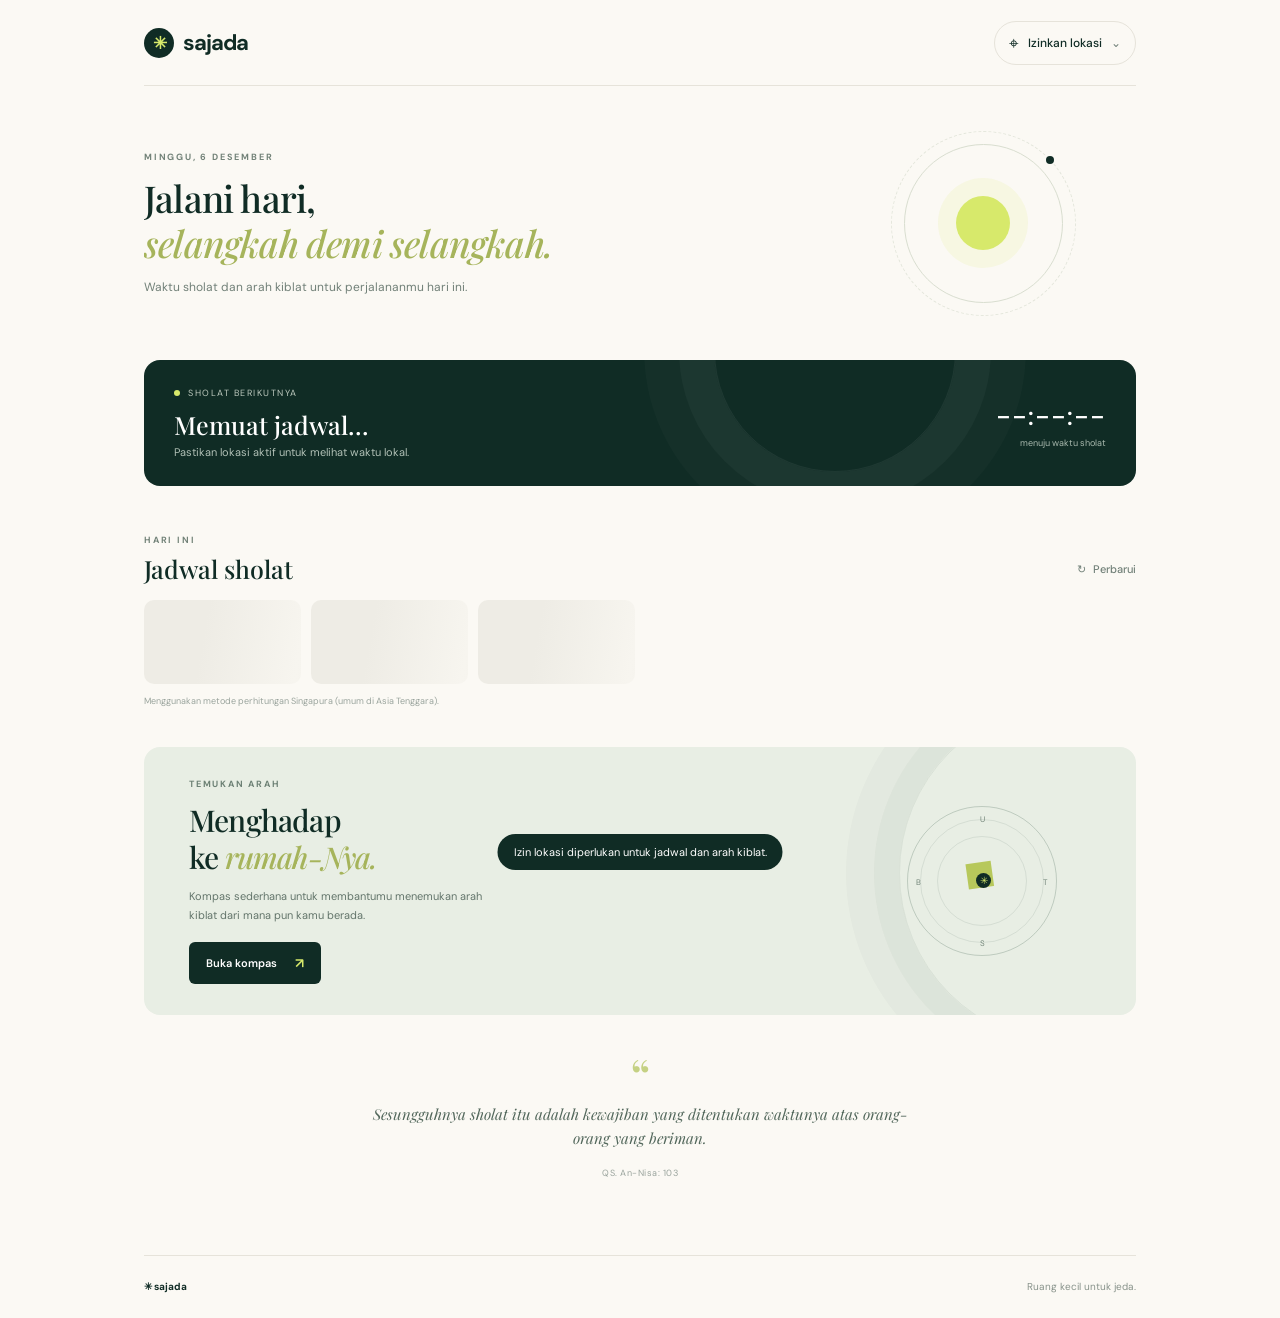
==== index.html @ 8ed784c7 "first commit" ====
<!doctype html>
<html lang="id">
<head>
  <meta charset="utf-8" />
  <meta name="viewport" content="width=device-width, initial-scale=1, viewport-fit=cover" />
  <meta name="theme-color" content="#102c25" />
  <meta name="description" content="Jadwal sholat lokal dan penunjuk arah kiblat dalam satu aplikasi." />
  <link rel="manifest" href="/manifest.webmanifest" />
  <link rel="icon" href="/icon.svg" type="image/svg+xml" />
  <link rel="stylesheet" href="/styles.css" />
  <title>Sajada — Temukan waktumu</title>
</head>
<body>
  <div class="app-shell">
    <header class="topbar">
      <a class="brand" href="#home" aria-label="Sajada, beranda"><span class="brand-mark">✳</span><span>sajada</span></a>
      <button class="location-chip" id="locationButton" type="button"><span class="pin">⌖</span><span id="locationLabel">Mencari lokasi…</span><span class="chevron">⌄</span></button>
    </header>

    <main id="home">
      <section class="hero">
        <div class="hero-copy"><p class="eyebrow" id="todayLabel">WAKTU SETEMPAT</p><h1>Jalani hari,<br /><em>selangkah demi selangkah.</em></h1><p class="hero-note">Waktu sholat dan arah kiblat untuk perjalananmu hari ini.</p></div>
        <div class="sun-orbit" aria-hidden="true"><span class="sun-core"></span><span class="orbit orbit-one"></span><span class="orbit orbit-two"></span><span class="orbit-dot"></span></div>
      </section>

      <section class="next-card" aria-live="polite">
        <div class="next-copy"><div class="next-kicker"><span class="live-dot"></span> SHOLAT BERIKUTNYA</div><h2 id="nextPrayer">Memuat jadwal…</h2><p id="nextMeta">Pastikan lokasi aktif untuk melihat waktu lokal.</p></div>
        <div class="countdown"><span id="countdown">--:--:--</span><small>menuju waktu sholat</small></div>
      </section>

      <section class="section schedule-section">
        <div class="section-heading"><div><p class="eyebrow">HARI INI</p><h2>Jadwal sholat</h2></div><button class="text-button" id="refreshButton" type="button">↻ <span>Perbarui</span></button></div>
        <div class="prayer-list" id="prayerList"><div class="skeleton"></div><div class="skeleton"></div><div class="skeleton"></div></div>
        <p class="source-note" id="sourceNote">Menggunakan metode perhitungan Singapura (umum di Asia Tenggara).</p>
      </section>

      <section class="qibla-card" id="qibla">
        <div class="qibla-copy"><p class="eyebrow">TEMUKAN ARAH</p><h2>Menghadap<br />ke <em>rumah-Nya.</em></h2><p>Kompas sederhana untuk membantumu menemukan arah kiblat dari mana pun kamu berada.</p><button id="openCompass" class="primary-button" type="button">Buka kompas <span>↗</span></button></div>
        <div class="mini-compass" aria-hidden="true"><div class="mini-ring"><span class="mini-n">U</span><span class="mini-e">T</span><span class="mini-s">S</span><span class="mini-w">B</span><span class="mini-needle">◆</span><span class="mini-center">✳</span></div></div>
      </section>

      <section class="quote-strip"><span class="quote-mark">“</span><p>Sesungguhnya sholat itu adalah kewajiban yang ditentukan waktunya atas orang-orang yang beriman.</p><small>QS. An-Nisa: 103</small></section>
    </main>
    <footer><span>✳ sajada</span><span>Ruang kecil untuk jeda.</span></footer>
  </div>

  <nav class="bottom-nav" aria-label="Navigasi utama"><a class="nav-item active" href="#home"><span>⌂</span>Beranda</a><a class="nav-item" href="#qibla" id="navQibla"><span>⊙</span>Kiblat</a><button class="nav-item" id="navLocation" type="button"><span>⌖</span>Lokasi</button></nav>

  <div class="modal" id="compassModal" aria-hidden="true"><div class="modal-backdrop" data-close></div><section class="compass-sheet" role="dialog" aria-modal="true" aria-labelledby="compassTitle"><div class="sheet-handle"></div><button class="close-button" data-close aria-label="Tutup">×</button><p class="eyebrow">ARAH KIBLAT</p><h2 id="compassTitle">Ikuti penunjuknya</h2><p class="compass-instruction" id="compassInstruction">Pegang ponsel mendatar dan jauhkan dari benda magnetik.</p><div class="compass-stage"><div class="compass-dial" id="compassDial"><span class="direction north">U</span><span class="direction east">T</span><span class="direction south">S</span><span class="direction west">B</span><span class="degree-label" id="degreeLabel">—°</span><div class="qibla-pointer" id="qiblaPointer"><span class="pointer-tip"></span><span class="kaaba">▣</span></div><div class="dial-center">✳</div></div></div><div class="bearing-row"><span>Arah kiblat dari lokasimu</span><strong id="bearingValue">—°</strong></div><button class="primary-button full-button" id="enableCompass" type="button">Aktifkan kompas <span>→</span></button><p class="sensor-note">Kompas memerlukan izin sensor gerak dan hanya akurat jika sensor perangkat mendukungnya.</p></section></div>
  <div class="toast" id="toast" role="status"></div>
  <script src="/app.js" defer></script>
</body>
</html>
---- styles.css ----
@import url('https://fonts.googleapis.com/css2?family=DM+Sans:wght@400;500;600;700&family=Playfair+Display:ital,wght@0,500;0,600;0,700;1,500;1,600&display=swap');
:root{--forest:#102c25;--forest2:#1b4036;--cream:#f4f0e7;--paper:#fbf9f4;--sage:#dce5d8;--lime:#d7e96b;--muted:#718078;--line:#e6e3da;--ink:#192b25}*{box-sizing:border-box}html{scroll-behavior:smooth}body{margin:0;background:var(--paper);color:var(--ink);font-family:'DM Sans',sans-serif;-webkit-font-smoothing:antialiased}.app-shell{max-width:1120px;margin:auto;padding:0 64px}.topbar{height:86px;display:flex;align-items:center;justify-content:space-between;border-bottom:1px solid var(--line)}.brand{display:flex;align-items:center;gap:9px;color:var(--forest);text-decoration:none;font-size:22px;font-weight:700;letter-spacing:-1px}.brand-mark{display:grid;place-items:center;width:30px;height:30px;background:var(--forest);color:var(--lime);border-radius:50%;font-size:17px}.location-chip{border:1px solid var(--line);border-radius:99px;background:transparent;padding:10px 14px;color:var(--forest);font:500 12px 'DM Sans';display:flex;gap:9px;align-items:center;max-width:220px}.location-chip #locationLabel{overflow:hidden;text-overflow:ellipsis;white-space:nowrap}.pin{font-size:17px}.chevron{color:var(--muted)}main{padding-bottom:46px}.hero{min-height:274px;display:flex;align-items:center;justify-content:space-between;position:relative;overflow:hidden}.hero-copy{position:relative;z-index:1}.eyebrow{font-size:9px;letter-spacing:1.8px;font-weight:700;color:#728278;margin:0 0 12px}.hero h1,.qibla-copy h2{font:500 37px/1.22 'Playfair Display',serif;letter-spacing:-.8px;color:var(--forest);margin:0}.hero h1 em,.qibla-copy h2 em{color:#a6b45b}.hero-note{font-size:12px;color:var(--muted);margin:14px 0 0}.sun-orbit{height:185px;width:185px;position:relative;margin-right:60px}.sun-core{position:absolute;width:54px;height:54px;background:var(--lime);border-radius:50%;left:65px;top:65px;box-shadow:0 0 0 18px #d7e96b22}.orbit{position:absolute;border:1px solid #d9ded0;border-radius:50%;inset:13px}.orbit-two{inset:0;border-style:dashed;opacity:.65}.orbit-dot{position:absolute;right:22px;top:25px;background:var(--forest);width:8px;height:8px;border-radius:50%}.next-card{display:flex;justify-content:space-between;align-items:center;background:var(--forest);border-radius:16px;padding:25px 30px;color:#fff;min-height:126px;position:relative;overflow:hidden}.next-card:after{content:'';position:absolute;width:240px;height:240px;border:1px solid #ffffff10;border-radius:50%;right:180px;top:-130px;box-shadow:0 0 0 35px #ffffff08,0 0 0 70px #ffffff05}.next-copy,.countdown{position:relative;z-index:1}.next-kicker{font-size:9px;letter-spacing:1.5px;color:#bdc9be;display:flex;gap:8px;align-items:center}.live-dot{width:6px;height:6px;border-radius:50%;background:var(--lime)}.next-copy h2{font:500 25px 'Playfair Display';margin:9px 0 4px}.next-copy p{font-size:11px;color:#b1c0b6;margin:0}.countdown{text-align:right}.countdown span{font-size:27px;letter-spacing:1px;font-weight:500;font-variant-numeric:tabular-nums}.countdown small{display:block;color:#a9b9ae;font-size:9px;margin-top:4px}.section{padding:48px 0 40px}.section-heading{display:flex;align-items:end;justify-content:space-between;margin-bottom:15px}.section-heading .eyebrow{margin-bottom:6px}.section-heading h2{font:500 25px 'Playfair Display';margin:0;color:var(--forest)}.text-button{background:transparent;border:0;color:#718078;font:500 11px 'DM Sans';cursor:pointer;padding:9px 0}.text-button span{margin-left:4px}.prayer-list{display:grid;grid-template-columns:repeat(6,1fr);gap:10px}.prayer-item{background:#fff;border:1px solid var(--line);border-radius:10px;padding:14px 14px 13px;min-height:84px;transition:.2s}.prayer-item.current{background:var(--sage);border-color:#bdcdbb}.prayer-item .name{font-size:10px;color:var(--muted)}.prayer-item .time{font-size:18px;font-weight:600;color:var(--forest);margin-top:9px;font-variant-numeric:tabular-nums}.prayer-item.current .name{color:#547163}.skeleton{height:84px;border-radius:10px;background:linear-gradient(100deg,#eeece5 20%,#f7f5ef 50%,#eeece5 80%);background-size:200% 100%;animation:shine 1.3s infinite}@keyframes shine{to{background-position:-200% 0}}.source-note{font-size:9px;color:#9aa49d;margin:11px 0 0}.qibla-card{min-height:250px;border-radius:16px;background:#e8eee4;display:flex;align-items:center;justify-content:space-between;padding:31px 45px;overflow:hidden;position:relative}.qibla-card:after{content:'';position:absolute;width:340px;height:340px;border:1px solid #163d2e12;border-radius:50%;right:-105px;top:-45px;box-shadow:0 0 0 25px #163d2e08,0 0 0 53px #163d2e06}.qibla-copy{z-index:1;max-width:380px}.qibla-copy .eyebrow{color:#6c8074}.qibla-copy h2{font-size:30px}.qibla-copy>p:not(.eyebrow){font-size:11px;line-height:1.7;color:#63756b;max-width:300px;margin:12px 0 17px}.primary-button{border:0;background:var(--forest);color:white;padding:12px 17px;border-radius:6px;font:600 11px 'DM Sans';cursor:pointer;display:inline-flex;align-items:center;gap:18px;transition:background .2s}.primary-button:hover{background:#285344}.primary-button span{color:var(--lime);font-size:14px}.mini-compass{z-index:1;margin-right:34px}.mini-ring{height:150px;width:150px;border:1px solid #183c2c33;border-radius:50%;position:relative;color:#728579;font-size:8px}.mini-ring:before,.mini-ring:after{content:'';position:absolute;border:1px solid #183c2c18;border-radius:50%;inset:12px}.mini-ring:after{inset:29px}.mini-n,.mini-e,.mini-s,.mini-w{position:absolute}.mini-n{top:7px;left:72px}.mini-s{bottom:7px;left:72px}.mini-e{right:8px;top:70px}.mini-w{left:8px;top:70px}.mini-needle{position:absolute;color:#b7c85b;font-size:47px;top:34px;left:56px;transform:rotate(37deg)}.mini-center{position:absolute;left:68px;top:66px;background:var(--forest);color:var(--lime);height:15px;width:15px;border-radius:50%;display:grid;place-items:center;font-size:10px}.quote-strip{padding:36px 0 28px;max-width:540px;margin:auto;text-align:center;position:relative}.quote-mark{font:50px 'Playfair Display';color:#c5d183;line-height:1}.quote-strip p{font:italic 15px/1.6 'Playfair Display';color:#52675b;margin:1px 0 10px}.quote-strip small{font-size:9px;letter-spacing:.5px;color:#9aa49d}footer{border-top:1px solid var(--line);height:63px;display:flex;align-items:center;justify-content:space-between;color:#87928a;font-size:10px}footer span:first-child{color:var(--forest);font-weight:700}.bottom-nav{display:none}.modal{position:fixed;inset:0;z-index:10;display:none;align-items:flex-end;justify-content:center}.modal.open{display:flex}.modal-backdrop{position:absolute;inset:0;background:#091b16a6;backdrop-filter:blur(3px)}.compass-sheet{position:relative;width:min(100%,500px);max-height:95vh;overflow:auto;background:var(--paper);border-radius:22px 22px 0 0;padding:22px 34px 28px;text-align:center;animation:rise .25s ease-out}.sheet-handle{width:38px;height:4px;background:#d8d9d0;border-radius:9px;margin:0 auto 24px}.close-button{position:absolute;right:22px;top:17px;border:0;background:#eeeee8;color:#63736a;width:28px;height:28px;border-radius:50%;font-size:19px;cursor:pointer}.compass-sheet h2{font:500 27px 'Playfair Display';color:var(--forest);margin:0}.compass-instruction{font-size:11px;color:var(--muted);margin:8px auto 0;max-width:270px;line-height:1.6}.compass-stage{height:250px;display:grid;place-items:center}.compass-dial{width:220px;height:220px;border:1px solid #dfe3d8;border-radius:50%;position:relative;background:radial-gradient(circle,#fff 0,#f8f7f1 64%,#f0f0e9 65%,#fff 66%);transition:transform .18s ease-out;box-shadow:0 10px 32px #173b2b0c}.compass-dial:before,.compass-dial:after{content:'';position:absolute;border:1px solid #e7e9e1;border-radius:50%;inset:15px}.compass-dial:after{inset:40px}.direction{position:absolute;font-size:9px;color:#9aa59d;font-weight:600}.north{top:10px;left:105px}.south{bottom:10px;left:105px}.east{right:10px;top:105px}.west{left:10px;top:105px}.degree-label{position:absolute;left:0;right:0;top:50px;font-size:10px;color:#95a198}.qibla-pointer{position:absolute;inset:0;transform:rotate(0deg);transition:transform .2s ease;display:flex;align-items:center;flex-direction:column}.pointer-tip{width:0;height:0;border-left:9px solid transparent;border-right:9px solid transparent;border-bottom:72px solid #a7b85b;margin-top:23px}.kaaba{font-size:20px;color:var(--forest);margin-top:4px}.dial-center{position:absolute;left:calc(50% - 9px);top:calc(50% - 9px);height:18px;width:18px;border-radius:50%;background:var(--forest);color:var(--lime);display:grid;place-items:center;font-size:12px}.bearing-row{display:flex;justify-content:space-between;border-top:1px solid var(--line);padding:15px 0;color:#77847c;font-size:11px}.bearing-row strong{font-size:15px;color:var(--forest)}.full-button{width:100%;justify-content:center;padding:14px}.sensor-note{font-size:9px;color:#9aa49d;line-height:1.5;margin:12px 12px 0}.toast{position:fixed;z-index:20;left:50%;bottom:30px;transform:translate(-50%,15px);opacity:0;pointer-events:none;background:var(--forest);color:white;padding:11px 16px;border-radius:99px;font-size:11px;transition:.25s;max-width:90vw;text-align:center}.toast.show{opacity:1;transform:translate(-50%,0)}@keyframes rise{from{transform:translateY(35px);opacity:.6}to{transform:translateY(0);opacity:1}}
@media(max-width:700px){body{background:var(--paper)}.app-shell{padding:0 22px}.topbar{height:68px}.brand{font-size:20px}.location-chip{max-width:150px;padding:8px 11px;font-size:10px}.hero{min-height:238px}.hero h1{font-size:31px}.hero-note{max-width:240px;line-height:1.6}.sun-orbit{width:100px;height:100px;margin:0 -7px 0 0;flex-shrink:0;transform:scale(.72)}.sun-core{left:23px;top:23px}.orbit{inset:-15px}.orbit-two{inset:-28px}.orbit-dot{right:-5px;top:-2px}.next-card{padding:20px 18px;min-height:117px;border-radius:13px}.next-copy h2{font-size:22px}.next-copy p{font-size:9px;max-width:160px;line-height:1.5}.countdown span{font-size:20px}.countdown small{font-size:8px}.section{padding:38px 0 31px}.section-heading h2{font-size:23px}.prayer-list{grid-template-columns:repeat(3,1fr);gap:8px}.prayer-item{min-height:72px;padding:11px 12px}.prayer-item .time{font-size:17px;margin-top:7px}.qibla-card{min-height:229px;padding:25px 22px;border-radius:13px}.qibla-copy h2{font-size:25px}.qibla-copy>p:not(.eyebrow){max-width:230px;font-size:10px}.mini-compass{margin-right:-51px;transform:scale(.78)}.qibla-card:after{right:-220px}.quote-strip{padding:28px 0 25px}.quote-strip p{font-size:14px}footer{height:56px;margin-bottom:64px}.bottom-nav{height:65px;display:flex;position:fixed;bottom:0;left:0;right:0;z-index:5;justify-content:space-around;align-items:center;background:#fbf9f4f2;border-top:1px solid var(--line);padding-bottom:env(safe-area-inset-bottom);backdrop-filter:blur(14px)}.nav-item{display:flex;flex-direction:column;gap:3px;align-items:center;text-decoration:none;color:#96a099;background:transparent;border:0;font:500 9px 'DM Sans';min-width:65px}.nav-item span{font-size:19px;line-height:1.1}.nav-item.active{color:var(--forest)}.compass-sheet{padding-left:26px;padding-right:26px;padding-bottom:max(24px,env(safe-area-inset-bottom))}.toast{bottom:80px}}@media(min-width:701px){.compass-sheet{border-radius:22px;margin-bottom:30px}}
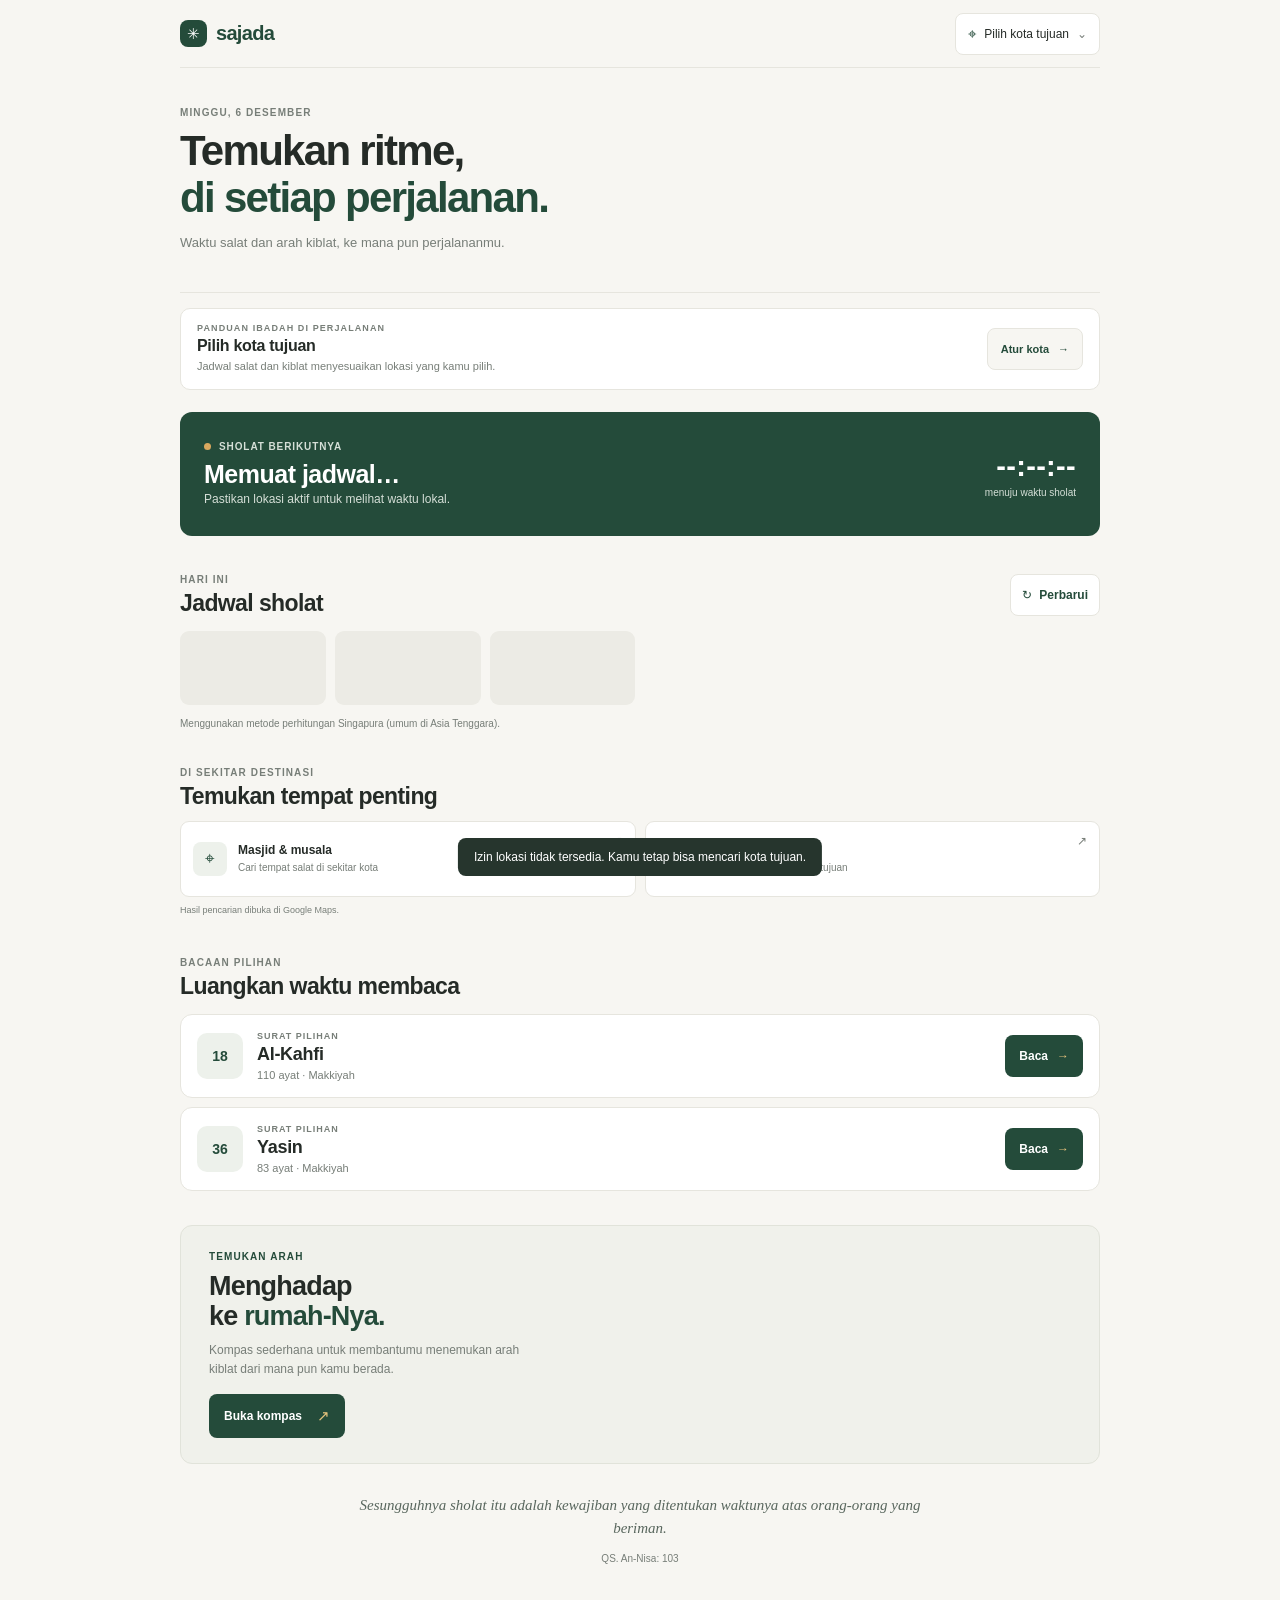
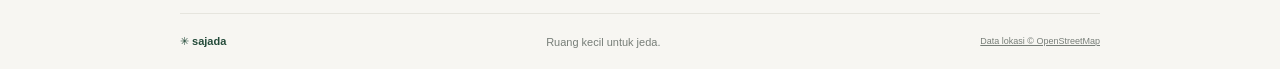
==== commit 0bc6a7e4: "Add travel destination guidance" ====
--- a/index.html
+++ b/index.html
@@ -4,11 +4,11 @@
   <meta charset="utf-8" />
   <meta name="viewport" content="width=device-width, initial-scale=1, viewport-fit=cover" />
   <meta name="theme-color" content="#102c25" />
-  <meta name="description" content="Jadwal sholat lokal dan penunjuk arah kiblat dalam satu aplikasi." />
+  <meta name="description" content="Panduan ibadah di perjalanan: jadwal salat dan kiblat di kota tujuan, pencarian masjid, dan makanan halal." />
   <link rel="manifest" href="/manifest.webmanifest" />
   <link rel="icon" href="/icon.svg" type="image/svg+xml" />
-  <link rel="stylesheet" href="/styles.css" />
-  <title>Sajada — Temukan waktumu</title>
+  <link rel="stylesheet" href="/styles.css?v=2" />
+  <title>Sajada — Panduan ibadah di perjalanan</title>
 </head>
 <body>
   <div class="app-shell">
@@ -19,8 +19,13 @@
 
     <main id="home">
       <section class="hero">
-        <div class="hero-copy"><p class="eyebrow" id="todayLabel">WAKTU SETEMPAT</p><h1>Jalani hari,<br /><em>selangkah demi selangkah.</em></h1><p class="hero-note">Waktu sholat dan arah kiblat untuk perjalananmu hari ini.</p></div>
+        <div class="hero-copy"><p class="eyebrow" id="todayLabel">WAKTU SETEMPAT</p><h1>Temukan ritme,<br /><em>di setiap perjalanan.</em></h1><p class="hero-note">Waktu salat dan arah kiblat, ke mana pun perjalananmu.</p></div>
         <div class="sun-orbit" aria-hidden="true"><span class="sun-core"></span><span class="orbit orbit-one"></span><span class="orbit orbit-two"></span><span class="orbit-dot"></span></div>
+      </section>
+
+      <section class="trip-planner" aria-label="Destinasi perjalanan">
+        <div><p class="eyebrow">PANDUAN IBADAH DI PERJALANAN</p><h2 id="tripTitle">Pilih kota tujuan</h2><p id="tripHint">Jadwal salat dan kiblat menyesuaikan lokasi yang kamu pilih.</p></div>
+        <button class="trip-button" id="openDestination" type="button">Atur kota <span aria-hidden="true">→</span></button>
       </section>
 
       <section class="next-card" aria-live="polite">
@@ -34,6 +39,29 @@
         <p class="source-note" id="sourceNote">Menggunakan metode perhitungan Singapura (umum di Asia Tenggara).</p>
       </section>
 
+      <section class="section trip-needs" aria-label="Kebutuhan perjalanan">
+        <div class="section-heading"><div><p class="eyebrow">DI SEKITAR DESTINASI</p><h2>Temukan tempat penting</h2></div></div>
+        <div class="nearby-grid">
+          <a class="nearby-card" id="mosquesLink" href="https://www.google.com/maps/search/masjid+near+me" target="_blank" rel="noreferrer"><span class="nearby-icon" aria-hidden="true">⌖</span><span><strong>Masjid & musala</strong><small id="mosquesLocation">Cari tempat salat di sekitar kota</small></span><span class="nearby-arrow" aria-hidden="true">↗</span></a>
+          <a class="nearby-card" id="halalLink" href="https://www.google.com/maps/search/halal+food+near+me" target="_blank" rel="noreferrer"><span class="nearby-icon" aria-hidden="true">⌖</span><span><strong>Makanan halal</strong><small id="halalLocation">Temukan pilihan di sekitar tujuan</small></span><span class="nearby-arrow" aria-hidden="true">↗</span></a>
+        </div>
+        <p class="nearby-note">Hasil pencarian dibuka di Google Maps.</p>
+      </section>
+
+      <section class="section reading-section" id="bacaan">
+        <div class="section-heading"><div><p class="eyebrow">BACAAN PILIHAN</p><h2>Luangkan waktu membaca</h2></div></div>
+        <article class="reading-card">
+          <div class="reading-number">18</div>
+          <div class="reading-info"><p class="reading-tag">SURAT PILIHAN</p><h3>Al-Kahfi</h3><p>110 ayat <span aria-hidden="true">·</span> Makkiyah</p></div>
+          <a class="reading-button" href="/baca.html?surah=18">Baca <span aria-hidden="true">→</span></a>
+        </article>
+        <article class="reading-card">
+          <div class="reading-number">36</div>
+          <div class="reading-info"><p class="reading-tag">SURAT PILIHAN</p><h3>Yasin</h3><p>83 ayat <span aria-hidden="true">·</span> Makkiyah</p></div>
+          <a class="reading-button" href="/baca.html?surah=36">Baca <span aria-hidden="true">→</span></a>
+        </article>
+      </section>
+
       <section class="qibla-card" id="qibla">
         <div class="qibla-copy"><p class="eyebrow">TEMUKAN ARAH</p><h2>Menghadap<br />ke <em>rumah-Nya.</em></h2><p>Kompas sederhana untuk membantumu menemukan arah kiblat dari mana pun kamu berada.</p><button id="openCompass" class="primary-button" type="button">Buka kompas <span>↗</span></button></div>
         <div class="mini-compass" aria-hidden="true"><div class="mini-ring"><span class="mini-n">U</span><span class="mini-e">T</span><span class="mini-s">S</span><span class="mini-w">B</span><span class="mini-needle">◆</span><span class="mini-center">✳</span></div></div>
@@ -41,12 +69,13 @@
 
       <section class="quote-strip"><span class="quote-mark">“</span><p>Sesungguhnya sholat itu adalah kewajiban yang ditentukan waktunya atas orang-orang yang beriman.</p><small>QS. An-Nisa: 103</small></section>
     </main>
-    <footer><span>✳ sajada</span><span>Ruang kecil untuk jeda.</span></footer>
+    <footer><span>✳ sajada</span><span>Ruang kecil untuk jeda.</span><a class="geo-attribution" href="https://www.openstreetmap.org/copyright" target="_blank" rel="noreferrer">Data lokasi © OpenStreetMap</a></footer>
   </div>
 
   <nav class="bottom-nav" aria-label="Navigasi utama"><a class="nav-item active" href="#home"><span>⌂</span>Beranda</a><a class="nav-item" href="#qibla" id="navQibla"><span>⊙</span>Kiblat</a><button class="nav-item" id="navLocation" type="button"><span>⌖</span>Lokasi</button></nav>
 
-  <div class="modal" id="compassModal" aria-hidden="true"><div class="modal-backdrop" data-close></div><section class="compass-sheet" role="dialog" aria-modal="true" aria-labelledby="compassTitle"><div class="sheet-handle"></div><button class="close-button" data-close aria-label="Tutup">×</button><p class="eyebrow">ARAH KIBLAT</p><h2 id="compassTitle">Ikuti penunjuknya</h2><p class="compass-instruction" id="compassInstruction">Pegang ponsel mendatar dan jauhkan dari benda magnetik.</p><div class="compass-stage"><div class="compass-dial" id="compassDial"><span class="direction north">U</span><span class="direction east">T</span><span class="direction south">S</span><span class="direction west">B</span><span class="degree-label" id="degreeLabel">—°</span><div class="qibla-pointer" id="qiblaPointer"><span class="pointer-tip"></span><span class="kaaba">▣</span></div><div class="dial-center">✳</div></div></div><div class="bearing-row"><span>Arah kiblat dari lokasimu</span><strong id="bearingValue">—°</strong></div><button class="primary-button full-button" id="enableCompass" type="button">Aktifkan kompas <span>→</span></button><p class="sensor-note">Kompas memerlukan izin sensor gerak dan hanya akurat jika sensor perangkat mendukungnya.</p></section></div>
+  <div class="modal" id="compassModal" aria-hidden="true"><div class="modal-backdrop" data-close></div><section class="compass-sheet" role="dialog" aria-modal="true" aria-labelledby="compassTitle"><div class="sheet-handle"></div><button class="close-button" data-close aria-label="Tutup">×</button><p class="eyebrow">ARAH KIBLAT</p><h2 id="compassTitle">Ikuti penunjuknya</h2><p class="compass-instruction" id="compassInstruction">Pegang ponsel mendatar dan jauhkan dari benda magnetik.</p><div class="compass-stage"><div class="compass-dial" id="compassDial"><span class="direction north">U</span><span class="direction east">T</span><span class="direction south">S</span><span class="direction west">B</span><span class="degree-label" id="degreeLabel">—°</span><div class="qibla-pointer" id="qiblaPointer"><span class="pointer-tip"></span><span class="kaaba">▣</span></div><div class="dial-center">✳</div></div></div><div class="bearing-row"><span id="bearingLabel">Arah kiblat di kota pilihan</span><strong id="bearingValue">—°</strong></div><button class="primary-button full-button" id="enableCompass" type="button">Aktifkan kompas <span>→</span></button><p class="sensor-note">Kompas memerlukan izin sensor gerak dan hanya akurat jika sensor perangkat mendukungnya.</p></section></div>
+  <div class="modal destination-modal" id="destinationModal" aria-hidden="true"><div class="modal-backdrop" data-close-destination></div><section class="destination-sheet" role="dialog" aria-modal="true" aria-labelledby="destinationTitle"><div class="sheet-handle"></div><button class="close-button" data-close-destination aria-label="Tutup">×</button><p class="eyebrow">RENCANAKAN PERSINGGAHAN</p><h2 id="destinationTitle">Pilih kota tujuan</h2><p class="destination-description">Kami sesuaikan waktu salat dan arah kiblat berdasarkan kota pilihanmu.</p><form id="destinationSearchForm" class="destination-search"><label class="sr-only" for="destinationQuery">Nama kota atau negara</label><input id="destinationQuery" name="q" type="search" placeholder="Contoh: Kyoto, Jepang" autocomplete="off" required /><button type="submit">Cari</button></form><button class="use-location-button" id="useMyLocation" type="button">⌖ Gunakan lokasi saya saat ini</button><p class="destination-status" id="destinationStatus" role="status"></p><div class="destination-results" id="destinationResults"></div><p class="geo-attribution">Pencarian lokasi oleh <a href="https://www.openstreetmap.org/copyright" target="_blank" rel="noreferrer">OpenStreetMap contributors</a>.</p></section></div>
   <div class="toast" id="toast" role="status"></div>
   <script src="/app.js" defer></script>
 </body>
--- a/styles.css
+++ b/styles.css
@@ -1,3 +1,276 @@
-@import url('https://fonts.googleapis.com/css2?family=DM+Sans:wght@400;500;600;700&family=Playfair+Display:ital,wght@0,500;0,600;0,700;1,500;1,600&display=swap');
-:root{--forest:#102c25;--forest2:#1b4036;--cream:#f4f0e7;--paper:#fbf9f4;--sage:#dce5d8;--lime:#d7e96b;--muted:#718078;--line:#e6e3da;--ink:#192b25}*{box-sizing:border-box}html{scroll-behavior:smooth}body{margin:0;background:var(--paper);color:var(--ink);font-family:'DM Sans',sans-serif;-webkit-font-smoothing:antialiased}.app-shell{max-width:1120px;margin:auto;padding:0 64px}.topbar{height:86px;display:flex;align-items:center;justify-content:space-between;border-bottom:1px solid var(--line)}.brand{display:flex;align-items:center;gap:9px;color:var(--forest);text-decoration:none;font-size:22px;font-weight:700;letter-spacing:-1px}.brand-mark{display:grid;place-items:center;width:30px;height:30px;background:var(--forest);color:var(--lime);border-radius:50%;font-size:17px}.location-chip{border:1px solid var(--line);border-radius:99px;background:transparent;padding:10px 14px;color:var(--forest);font:500 12px 'DM Sans';display:flex;gap:9px;align-items:center;max-width:220px}.location-chip #locationLabel{overflow:hidden;text-overflow:ellipsis;white-space:nowrap}.pin{font-size:17px}.chevron{color:var(--muted)}main{padding-bottom:46px}.hero{min-height:274px;display:flex;align-items:center;justify-content:space-between;position:relative;overflow:hidden}.hero-copy{position:relative;z-index:1}.eyebrow{font-size:9px;letter-spacing:1.8px;font-weight:700;color:#728278;margin:0 0 12px}.hero h1,.qibla-copy h2{font:500 37px/1.22 'Playfair Display',serif;letter-spacing:-.8px;color:var(--forest);margin:0}.hero h1 em,.qibla-copy h2 em{color:#a6b45b}.hero-note{font-size:12px;color:var(--muted);margin:14px 0 0}.sun-orbit{height:185px;width:185px;position:relative;margin-right:60px}.sun-core{position:absolute;width:54px;height:54px;background:var(--lime);border-radius:50%;left:65px;top:65px;box-shadow:0 0 0 18px #d7e96b22}.orbit{position:absolute;border:1px solid #d9ded0;border-radius:50%;inset:13px}.orbit-two{inset:0;border-style:dashed;opacity:.65}.orbit-dot{position:absolute;right:22px;top:25px;background:var(--forest);width:8px;height:8px;border-radius:50%}.next-card{display:flex;justify-content:space-between;align-items:center;background:var(--forest);border-radius:16px;padding:25px 30px;color:#fff;min-height:126px;position:relative;overflow:hidden}.next-card:after{content:'';position:absolute;width:240px;height:240px;border:1px solid #ffffff10;border-radius:50%;right:180px;top:-130px;box-shadow:0 0 0 35px #ffffff08,0 0 0 70px #ffffff05}.next-copy,.countdown{position:relative;z-index:1}.next-kicker{font-size:9px;letter-spacing:1.5px;color:#bdc9be;display:flex;gap:8px;align-items:center}.live-dot{width:6px;height:6px;border-radius:50%;background:var(--lime)}.next-copy h2{font:500 25px 'Playfair Display';margin:9px 0 4px}.next-copy p{font-size:11px;color:#b1c0b6;margin:0}.countdown{text-align:right}.countdown span{font-size:27px;letter-spacing:1px;font-weight:500;font-variant-numeric:tabular-nums}.countdown small{display:block;color:#a9b9ae;font-size:9px;margin-top:4px}.section{padding:48px 0 40px}.section-heading{display:flex;align-items:end;justify-content:space-between;margin-bottom:15px}.section-heading .eyebrow{margin-bottom:6px}.section-heading h2{font:500 25px 'Playfair Display';margin:0;color:var(--forest)}.text-button{background:transparent;border:0;color:#718078;font:500 11px 'DM Sans';cursor:pointer;padding:9px 0}.text-button span{margin-left:4px}.prayer-list{display:grid;grid-template-columns:repeat(6,1fr);gap:10px}.prayer-item{background:#fff;border:1px solid var(--line);border-radius:10px;padding:14px 14px 13px;min-height:84px;transition:.2s}.prayer-item.current{background:var(--sage);border-color:#bdcdbb}.prayer-item .name{font-size:10px;color:var(--muted)}.prayer-item .time{font-size:18px;font-weight:600;color:var(--forest);margin-top:9px;font-variant-numeric:tabular-nums}.prayer-item.current .name{color:#547163}.skeleton{height:84px;border-radius:10px;background:linear-gradient(100deg,#eeece5 20%,#f7f5ef 50%,#eeece5 80%);background-size:200% 100%;animation:shine 1.3s infinite}@keyframes shine{to{background-position:-200% 0}}.source-note{font-size:9px;color:#9aa49d;margin:11px 0 0}.qibla-card{min-height:250px;border-radius:16px;background:#e8eee4;display:flex;align-items:center;justify-content:space-between;padding:31px 45px;overflow:hidden;position:relative}.qibla-card:after{content:'';position:absolute;width:340px;height:340px;border:1px solid #163d2e12;border-radius:50%;right:-105px;top:-45px;box-shadow:0 0 0 25px #163d2e08,0 0 0 53px #163d2e06}.qibla-copy{z-index:1;max-width:380px}.qibla-copy .eyebrow{color:#6c8074}.qibla-copy h2{font-size:30px}.qibla-copy>p:not(.eyebrow){font-size:11px;line-height:1.7;color:#63756b;max-width:300px;margin:12px 0 17px}.primary-button{border:0;background:var(--forest);color:white;padding:12px 17px;border-radius:6px;font:600 11px 'DM Sans';cursor:pointer;display:inline-flex;align-items:center;gap:18px;transition:background .2s}.primary-button:hover{background:#285344}.primary-button span{color:var(--lime);font-size:14px}.mini-compass{z-index:1;margin-right:34px}.mini-ring{height:150px;width:150px;border:1px solid #183c2c33;border-radius:50%;position:relative;color:#728579;font-size:8px}.mini-ring:before,.mini-ring:after{content:'';position:absolute;border:1px solid #183c2c18;border-radius:50%;inset:12px}.mini-ring:after{inset:29px}.mini-n,.mini-e,.mini-s,.mini-w{position:absolute}.mini-n{top:7px;left:72px}.mini-s{bottom:7px;left:72px}.mini-e{right:8px;top:70px}.mini-w{left:8px;top:70px}.mini-needle{position:absolute;color:#b7c85b;font-size:47px;top:34px;left:56px;transform:rotate(37deg)}.mini-center{position:absolute;left:68px;top:66px;background:var(--forest);color:var(--lime);height:15px;width:15px;border-radius:50%;display:grid;place-items:center;font-size:10px}.quote-strip{padding:36px 0 28px;max-width:540px;margin:auto;text-align:center;position:relative}.quote-mark{font:50px 'Playfair Display';color:#c5d183;line-height:1}.quote-strip p{font:italic 15px/1.6 'Playfair Display';color:#52675b;margin:1px 0 10px}.quote-strip small{font-size:9px;letter-spacing:.5px;color:#9aa49d}footer{border-top:1px solid var(--line);height:63px;display:flex;align-items:center;justify-content:space-between;color:#87928a;font-size:10px}footer span:first-child{color:var(--forest);font-weight:700}.bottom-nav{display:none}.modal{position:fixed;inset:0;z-index:10;display:none;align-items:flex-end;justify-content:center}.modal.open{display:flex}.modal-backdrop{position:absolute;inset:0;background:#091b16a6;backdrop-filter:blur(3px)}.compass-sheet{position:relative;width:min(100%,500px);max-height:95vh;overflow:auto;background:var(--paper);border-radius:22px 22px 0 0;padding:22px 34px 28px;text-align:center;animation:rise .25s ease-out}.sheet-handle{width:38px;height:4px;background:#d8d9d0;border-radius:9px;margin:0 auto 24px}.close-button{position:absolute;right:22px;top:17px;border:0;background:#eeeee8;color:#63736a;width:28px;height:28px;border-radius:50%;font-size:19px;cursor:pointer}.compass-sheet h2{font:500 27px 'Playfair Display';color:var(--forest);margin:0}.compass-instruction{font-size:11px;color:var(--muted);margin:8px auto 0;max-width:270px;line-height:1.6}.compass-stage{height:250px;display:grid;place-items:center}.compass-dial{width:220px;height:220px;border:1px solid #dfe3d8;border-radius:50%;position:relative;background:radial-gradient(circle,#fff 0,#f8f7f1 64%,#f0f0e9 65%,#fff 66%);transition:transform .18s ease-out;box-shadow:0 10px 32px #173b2b0c}.compass-dial:before,.compass-dial:after{content:'';position:absolute;border:1px solid #e7e9e1;border-radius:50%;inset:15px}.compass-dial:after{inset:40px}.direction{position:absolute;font-size:9px;color:#9aa59d;font-weight:600}.north{top:10px;left:105px}.south{bottom:10px;left:105px}.east{right:10px;top:105px}.west{left:10px;top:105px}.degree-label{position:absolute;left:0;right:0;top:50px;font-size:10px;color:#95a198}.qibla-pointer{position:absolute;inset:0;transform:rotate(0deg);transition:transform .2s ease;display:flex;align-items:center;flex-direction:column}.pointer-tip{width:0;height:0;border-left:9px solid transparent;border-right:9px solid transparent;border-bottom:72px solid #a7b85b;margin-top:23px}.kaaba{font-size:20px;color:var(--forest);margin-top:4px}.dial-center{position:absolute;left:calc(50% - 9px);top:calc(50% - 9px);height:18px;width:18px;border-radius:50%;background:var(--forest);color:var(--lime);display:grid;place-items:center;font-size:12px}.bearing-row{display:flex;justify-content:space-between;border-top:1px solid var(--line);padding:15px 0;color:#77847c;font-size:11px}.bearing-row strong{font-size:15px;color:var(--forest)}.full-button{width:100%;justify-content:center;padding:14px}.sensor-note{font-size:9px;color:#9aa49d;line-height:1.5;margin:12px 12px 0}.toast{position:fixed;z-index:20;left:50%;bottom:30px;transform:translate(-50%,15px);opacity:0;pointer-events:none;background:var(--forest);color:white;padding:11px 16px;border-radius:99px;font-size:11px;transition:.25s;max-width:90vw;text-align:center}.toast.show{opacity:1;transform:translate(-50%,0)}@keyframes rise{from{transform:translateY(35px);opacity:.6}to{transform:translateY(0);opacity:1}}
-@media(max-width:700px){body{background:var(--paper)}.app-shell{padding:0 22px}.topbar{height:68px}.brand{font-size:20px}.location-chip{max-width:150px;padding:8px 11px;font-size:10px}.hero{min-height:238px}.hero h1{font-size:31px}.hero-note{max-width:240px;line-height:1.6}.sun-orbit{width:100px;height:100px;margin:0 -7px 0 0;flex-shrink:0;transform:scale(.72)}.sun-core{left:23px;top:23px}.orbit{inset:-15px}.orbit-two{inset:-28px}.orbit-dot{right:-5px;top:-2px}.next-card{padding:20px 18px;min-height:117px;border-radius:13px}.next-copy h2{font-size:22px}.next-copy p{font-size:9px;max-width:160px;line-height:1.5}.countdown span{font-size:20px}.countdown small{font-size:8px}.section{padding:38px 0 31px}.section-heading h2{font-size:23px}.prayer-list{grid-template-columns:repeat(3,1fr);gap:8px}.prayer-item{min-height:72px;padding:11px 12px}.prayer-item .time{font-size:17px;margin-top:7px}.qibla-card{min-height:229px;padding:25px 22px;border-radius:13px}.qibla-copy h2{font-size:25px}.qibla-copy>p:not(.eyebrow){max-width:230px;font-size:10px}.mini-compass{margin-right:-51px;transform:scale(.78)}.qibla-card:after{right:-220px}.quote-strip{padding:28px 0 25px}.quote-strip p{font-size:14px}footer{height:56px;margin-bottom:64px}.bottom-nav{height:65px;display:flex;position:fixed;bottom:0;left:0;right:0;z-index:5;justify-content:space-around;align-items:center;background:#fbf9f4f2;border-top:1px solid var(--line);padding-bottom:env(safe-area-inset-bottom);backdrop-filter:blur(14px)}.nav-item{display:flex;flex-direction:column;gap:3px;align-items:center;text-decoration:none;color:#96a099;background:transparent;border:0;font:500 9px 'DM Sans';min-width:65px}.nav-item span{font-size:19px;line-height:1.1}.nav-item.active{color:var(--forest)}.compass-sheet{padding-left:26px;padding-right:26px;padding-bottom:max(24px,env(safe-area-inset-bottom))}.toast{bottom:80px}}@media(min-width:701px){.compass-sheet{border-radius:22px;margin-bottom:30px}}
+:root {
+  color-scheme: light;
+  --page: #f7f6f2;
+  --surface: #fff;
+  --ink: #252b27;
+  --muted: #777e78;
+  --line: #e6e5de;
+  --green: #244b3a;
+  --green-soft: #edf1eb;
+  --accent: #d9a85e;
+  --radius: 12px;
+  font-family: -apple-system, BlinkMacSystemFont, "Segoe UI", sans-serif;
+  font-synthesis: none;
+  text-rendering: optimizeLegibility;
+  -webkit-font-smoothing: antialiased;
+  -moz-osx-font-smoothing: grayscale;
+}
+
+* { box-sizing: border-box; }
+html { scroll-behavior: smooth; }
+body { margin: 0; background: var(--page); color: var(--ink); font-size: 15px; }
+button, a { font: inherit; -webkit-tap-highlight-color: transparent; }
+button:focus-visible, a:focus-visible { outline: 3px solid #9caa73; outline-offset: 3px; }
+
+.app-shell { width: min(100% - 48px, 920px); margin: 0 auto; }
+.topbar { min-height: 68px; display: flex; align-items: center; justify-content: space-between; border-bottom: 1px solid var(--line); }
+.brand { display: inline-flex; align-items: center; gap: 9px; color: var(--green); text-decoration: none; font-size: 20px; font-weight: 700; letter-spacing: -.7px; }
+.brand-mark { display: grid; place-items: center; width: 27px; height: 27px; border-radius: 8px; background: var(--green); color: #fff; font-size: 15px; }
+.location-chip { display: inline-flex; align-items: center; gap: 8px; max-width: 230px; min-height: 42px; padding: 0 12px; border: 1px solid var(--line); border-radius: 8px; background: var(--surface); color: var(--ink); font-size: 12px; cursor: pointer; }
+.location-chip #locationLabel { overflow: hidden; text-overflow: ellipsis; white-space: nowrap; }
+.pin { color: var(--green); font-size: 15px; }
+.chevron { color: var(--muted); }
+
+main { padding-bottom: 20px; }
+.hero { min-height: 205px; display: flex; align-items: center; justify-content: space-between; border-bottom: 1px solid var(--line); position: relative; overflow: hidden; }
+.hero-copy { position: relative; z-index: 1; }
+.eyebrow { margin: 0 0 9px; color: var(--muted); font-size: 10px; font-weight: 650; letter-spacing: 1.1px; }
+.hero h1 { margin: 0; color: var(--ink); font-size: clamp(29px, 5vw, 42px); font-weight: 570; letter-spacing: -1.7px; line-height: 1.12; }
+.hero h1 em { color: var(--green); font-style: normal; }
+.hero-note { margin: 12px 0 0; color: var(--muted); font-size: 13px; line-height: 1.55; }
+.sun-orbit { display: none; }
+
+.next-card { min-height: 124px; display: flex; align-items: center; justify-content: space-between; gap: 16px; margin-top: 22px; padding: 22px 24px; border-radius: var(--radius); background: var(--green); color: #fff; }
+.next-copy, .countdown { position: relative; z-index: 1; }
+.next-kicker { display: flex; align-items: center; gap: 8px; color: #d5dfd7; font-size: 10px; font-weight: 650; letter-spacing: .9px; }
+.live-dot { width: 7px; height: 7px; border-radius: 50%; background: var(--accent); }
+.next-copy h2 { margin: 8px 0 3px; font-size: 25px; font-weight: 600; letter-spacing: -.5px; }
+.next-copy p { margin: 0; color: #d5dfd7; font-size: 12px; }
+.countdown { flex: 0 0 auto; text-align: right; }
+.countdown span { font-size: clamp(21px, 4vw, 29px); font-variant-numeric: tabular-nums; font-weight: 550; letter-spacing: .3px; }
+.countdown small { display: block; margin-top: 4px; color: #d5dfd7; font-size: 10px; }
+
+.section { padding: 38px 0 34px; }
+.section-heading { display: flex; align-items: center; justify-content: space-between; margin-bottom: 14px; }
+.section-heading .eyebrow { margin-bottom: 5px; }
+.section-heading h2 { margin: 0; font-size: 23px; font-weight: 620; letter-spacing: -.6px; }
+.text-button { min-height: 42px; padding: 0 11px; border: 1px solid var(--line); border-radius: 8px; background: var(--surface); color: var(--green); font-size: 12px; font-weight: 600; cursor: pointer; }
+.text-button span { margin-left: 4px; }
+.text-button:hover { background: var(--green-soft); }
+.prayer-list { display: grid; grid-template-columns: repeat(3, minmax(0, 1fr)); gap: 9px; }
+.prayer-item { min-height: 74px; padding: 13px 15px; border: 1px solid var(--line); border-radius: 9px; background: var(--surface); }
+.prayer-item.current { border-color: #c8d4c8; background: var(--green-soft); box-shadow: inset 3px 0 var(--green); }
+.prayer-item .name { color: var(--muted); font-size: 12px; }
+.prayer-item.current .name { color: var(--green); }
+.prayer-item .time { margin-top: 6px; color: var(--ink); font-size: 19px; font-variant-numeric: tabular-nums; font-weight: 620; letter-spacing: -.4px; }
+.source-note { margin: 11px 0 0; color: var(--muted); font-size: 10px; line-height: 1.5; }
+.skeleton { height: 74px; border-radius: 9px; background: #ecebe5; animation: pulse 1.4s ease-in-out infinite alternate; }
+@keyframes pulse { to { opacity: .55; } }
+
+.qibla-card { min-height: 220px; display: flex; align-items: center; justify-content: space-between; gap: 12px; padding: 25px 28px; border: 1px solid #e1e3da; border-radius: var(--radius); background: #f0f1eb; }
+.qibla-copy { max-width: 390px; }
+.qibla-copy .eyebrow { color: var(--green); }
+.qibla-copy h2 { margin: 0; color: var(--ink); font-size: 27px; font-weight: 580; letter-spacing: -.8px; line-height: 1.12; }
+.qibla-copy h2 em { color: var(--green); font-style: normal; }
+.qibla-copy > p:not(.eyebrow) { max-width: 330px; margin: 10px 0 15px; color: var(--muted); font-size: 12px; line-height: 1.55; }
+.primary-button { min-height: 44px; display: inline-flex; align-items: center; justify-content: center; gap: 15px; padding: 0 15px; border: 0; border-radius: 8px; background: var(--green); color: #fff; font-size: 12px; font-weight: 620; cursor: pointer; }
+.primary-button:hover { background: #193d2d; }
+.primary-button span { color: #e5c27d; font-size: 15px; }
+.mini-compass { display: none; }
+.quote-strip { max-width: 590px; margin: 0 auto; padding: 30px 0 28px; text-align: center; }
+.quote-mark { display: none; }
+.quote-strip p { margin: 0 0 8px; color: #59675e; font-family: Georgia, serif; font-size: 15px; font-style: italic; line-height: 1.55; }
+.quote-strip small { color: var(--muted); font-size: 10px; }
+footer { min-height: 56px; display: flex; align-items: center; justify-content: space-between; border-top: 1px solid var(--line); color: var(--muted); font-size: 11px; }
+footer span:first-child { color: var(--green); font-weight: 700; }
+.bottom-nav { display: none; }
+
+.modal { position: fixed; inset: 0; z-index: 10; display: none; align-items: flex-end; justify-content: center; }
+.modal.open { display: flex; }
+.modal-backdrop { position: absolute; inset: 0; background: rgb(20 29 24 / 55%); }
+.compass-sheet { position: relative; width: min(100%, 480px); max-height: 94vh; overflow: auto; padding: 20px 28px 26px; border-radius: 18px 18px 0 0; background: var(--surface); text-align: center; animation: rise .2s ease-out; }
+.sheet-handle { width: 34px; height: 4px; margin: 0 auto 21px; border-radius: 4px; background: #d8d9d2; }
+.close-button { position: absolute; top: 15px; right: 18px; width: 38px; height: 38px; border: 0; border-radius: 50%; background: #f1f2ed; color: var(--ink); font-size: 21px; cursor: pointer; }
+.compass-sheet .eyebrow { color: var(--green); }
+.compass-sheet h2 { margin: 0; font-size: 24px; font-weight: 620; letter-spacing: -.5px; }
+.compass-instruction { max-width: 300px; margin: 8px auto 0; color: var(--muted); font-size: 12px; line-height: 1.55; }
+.compass-stage { height: 235px; display: grid; place-items: center; }
+.compass-dial { position: relative; width: 205px; height: 205px; border: 1px solid #dcdfd7; border-radius: 50%; background: #fafaf7; transition: transform .18s ease-out; }
+.compass-dial:before, .compass-dial:after { position: absolute; inset: 13px; border: 1px solid #e7e8e2; border-radius: 50%; content: ""; }
+.compass-dial:after { inset: 38px; }
+.direction { position: absolute; color: var(--muted); font-size: 10px; font-weight: 600; }
+.north { top: 9px; left: 98px; }.south { bottom: 9px; left: 98px; }.east { top: 97px; right: 9px; }.west { top: 97px; left: 9px; }
+.degree-label { position: absolute; top: 48px; left: 0; right: 0; color: var(--muted); font-size: 10px; }
+.qibla-pointer { position: absolute; inset: 0; display: flex; flex-direction: column; align-items: center; transform: rotate(0deg); transition: transform .2s ease; }
+.pointer-tip { width: 0; height: 0; margin-top: 23px; border-right: 8px solid transparent; border-bottom: 67px solid var(--accent); border-left: 8px solid transparent; }
+.kaaba { margin-top: 4px; color: var(--green); font-size: 19px; }
+.dial-center { position: absolute; top: calc(50% - 8px); left: calc(50% - 8px); display: grid; width: 16px; height: 16px; place-items: center; border-radius: 50%; background: var(--green); color: white; font-size: 10px; }
+.bearing-row { display: flex; justify-content: space-between; padding: 14px 0; border-top: 1px solid var(--line); color: var(--muted); font-size: 12px; }
+.bearing-row strong { color: var(--ink); font-size: 15px; }
+.full-button { width: 100%; }
+.sensor-note { margin: 12px 8px 0; color: var(--muted); font-size: 10px; line-height: 1.5; }
+.toast { position: fixed; z-index: 20; bottom: 24px; left: 50%; max-width: 90vw; padding: 12px 16px; transform: translate(-50%, 12px); border-radius: 8px; background: #26352d; color: #fff; font-size: 12px; opacity: 0; pointer-events: none; text-align: center; transition: .2s; }
+.toast.show { transform: translate(-50%, 0); opacity: 1; }
+@keyframes rise { from { transform: translateY(25px); opacity: .7; } to { transform: translateY(0); opacity: 1; } }
+
+@media (min-width: 700px) {
+  .hero { min-height: 225px; }
+  .prayer-list { grid-template-columns: repeat(6, minmax(0, 1fr)); }
+  .prayer-item { padding: 13px 12px; }
+  .qibla-card { min-height: 200px; }
+  .compass-sheet { align-self: center; margin: 20px; border-radius: 18px; }
+}
+
+@media (max-width: 600px) {
+  .app-shell { width: auto; margin: 0 17px; }
+  .topbar { min-height: 62px; }
+  .brand { font-size: 19px; }
+  .location-chip { max-width: min(58vw, 220px); min-height: 40px; gap: 6px; padding: 0 9px; font-size: 11px; }
+  .hero { min-height: 178px; }
+  .hero h1 { font-size: clamp(29px, 8vw, 35px); letter-spacing: -1.2px; }
+  .hero-note { max-width: 285px; margin-top: 9px; font-size: 12px; }
+  .next-card { min-height: 108px; gap: 9px; margin-top: 16px; padding: 17px 15px; border-radius: 10px; }
+  .next-kicker { gap: 6px; font-size: 9px; letter-spacing: .6px; }
+  .next-copy h2 { margin: 7px 0 3px; font-size: 22px; }
+  .next-copy p { max-width: 145px; font-size: 10px; line-height: 1.4; }
+  .countdown span { font-size: clamp(18px, 5.4vw, 22px); letter-spacing: 0; }
+  .countdown small { max-width: 115px; font-size: 9px; }
+  .section { padding: 30px 0 27px; }
+  .section-heading h2 { font-size: 21px; }
+  .text-button { min-height: 40px; padding: 0 9px; font-size: 11px; }
+  .prayer-list { grid-template-columns: repeat(2, minmax(0, 1fr)); gap: 8px; }
+  .prayer-item { min-height: 68px; padding: 11px 12px; }
+  .prayer-item .time { margin-top: 5px; font-size: 18px; }
+  .qibla-card { min-height: 0; padding: 21px 18px; }
+  .qibla-copy { max-width: 100%; }
+  .qibla-copy h2 { font-size: 24px; }
+  .qibla-copy > p:not(.eyebrow) { max-width: 310px; margin: 8px 0 12px; font-size: 11px; }
+  .primary-button { min-height: 44px; }
+  .quote-strip { padding: 24px 6px; }
+  .quote-strip p { font-size: 14px; }
+  footer { min-height: 54px; margin-bottom: calc(66px + env(safe-area-inset-bottom)); font-size: 10px; }
+  .bottom-nav { position: fixed; z-index: 5; right: 0; bottom: 0; left: 0; display: flex; height: calc(62px + env(safe-area-inset-bottom)); align-items: center; justify-content: space-around; padding: 4px 8px env(safe-area-inset-bottom); border-top: 1px solid var(--line); background: rgb(255 255 255 / 97%); }
+  .nav-item { display: flex; min-width: 70px; min-height: 48px; flex-direction: column; align-items: center; justify-content: center; gap: 3px; border: 0; background: transparent; color: #7c837e; font-size: 10px; text-decoration: none; cursor: pointer; }
+  .nav-item span { font-size: 19px; line-height: 1; }
+  .nav-item.active { color: var(--green); font-weight: 650; }
+  .compass-sheet { max-height: calc(100dvh - 8px); padding: 16px 20px max(20px, env(safe-area-inset-bottom)); }
+  .compass-stage { height: 215px; }
+  .compass-dial { width: 190px; height: 190px; }
+  .north { left: 91px; }.south { left: 91px; }.east { top: 90px; }.west { top: 90px; }
+  .toast { bottom: calc(74px + env(safe-area-inset-bottom)); }
+}
+
+@media (max-width: 350px) {
+  .app-shell { margin: 0 13px; }
+  .hero h1 { font-size: 28px; }
+  .next-card { padding-right: 12px; padding-left: 12px; }
+  .countdown span { font-size: 18px; }
+}
+
+.trip-planner { display: flex; align-items: center; justify-content: space-between; gap: 14px; margin-top: 15px; padding: 14px 16px; border: 1px solid var(--line); border-radius: 10px; background: #fff; }
+.trip-planner .eyebrow { margin-bottom: 4px; font-size: 9px; }
+.trip-planner h2 { margin: 0; font-size: 16px; font-weight: 630; letter-spacing: -.3px; }
+.trip-planner p:last-child { margin: 4px 0 0; color: var(--muted); font-size: 11px; line-height: 1.45; }
+.trip-button { display: inline-flex; min-height: 42px; flex: 0 0 auto; align-items: center; gap: 9px; padding: 0 13px; border: 1px solid var(--line); border-radius: 8px; background: var(--page); color: var(--green); font-size: 11px; font-weight: 650; cursor: pointer; }
+.trip-button:hover { background: var(--green-soft); }
+.destination-modal { z-index: 15; }
+.destination-sheet { position: relative; width: min(100%, 500px); max-height: 92vh; overflow-y: auto; padding: 21px 24px 25px; border-radius: 18px 18px 0 0; background: var(--surface); }
+.destination-sheet .sheet-handle { margin-bottom: 19px; }
+.destination-sheet h2 { margin: 0; font-size: 24px; font-weight: 630; letter-spacing: -.6px; }
+.destination-description { margin: 8px 0 18px; color: var(--muted); font-size: 12px; line-height: 1.55; }
+.destination-search { display: flex; gap: 8px; }
+.destination-search input { width: 100%; min-width: 0; min-height: 46px; padding: 0 12px; border: 1px solid var(--line); border-radius: 8px; background: #fff; color: var(--ink); font: inherit; font-size: 13px; }
+.destination-search input:focus { outline: 2px solid #9caa73; outline-offset: 1px; }
+.destination-search button { min-width: 70px; min-height: 46px; border: 0; border-radius: 8px; background: var(--green); color: #fff; font-size: 12px; font-weight: 620; cursor: pointer; }
+.destination-search button:disabled { opacity: .6; }
+.use-location-button { min-height: 42px; margin-top: 9px; padding: 0 8px; border: 0; background: transparent; color: var(--green); font-size: 12px; font-weight: 620; cursor: pointer; }
+.destination-status { min-height: 18px; margin: 13px 0 3px; color: var(--muted); font-size: 11px; }
+.destination-results { display: grid; gap: 7px; }
+.geo-attribution { margin: 12px 0 0; color: var(--muted); font-size: 9px; line-height: 1.5; }
+footer .geo-attribution { margin: 0; }
+.geo-attribution a { color: var(--green); }
+.destination-result { display: grid; gap: 4px; width: 100%; padding: 11px 12px; border: 1px solid var(--line); border-radius: 8px; background: #fff; color: var(--ink); text-align: left; cursor: pointer; }
+.destination-result:hover { border-color: #bdcbbd; background: var(--green-soft); }
+.destination-result strong { font-size: 13px; font-weight: 620; }
+.destination-result span { overflow: hidden; color: var(--muted); font-size: 10px; text-overflow: ellipsis; white-space: nowrap; }
+.sr-only { position: absolute; width: 1px; height: 1px; overflow: hidden; clip: rect(0, 0, 0, 0); white-space: nowrap; clip-path: inset(50%); }
+.empty-state { grid-column: 1 / -1; color: var(--muted); font-size: 12px; line-height: 1.5; }
+.trip-needs { padding-top: 2px; }
+.trip-needs .section-heading { margin-bottom: 11px; }
+.nearby-grid { display: grid; grid-template-columns: repeat(2, minmax(0, 1fr)); gap: 9px; }
+.nearby-card { display: flex; min-width: 0; min-height: 76px; align-items: center; gap: 11px; padding: 12px; border: 1px solid var(--line); border-radius: 9px; background: var(--surface); color: var(--ink); text-decoration: none; }
+.nearby-card:hover { border-color: #bdcbbd; background: var(--green-soft); }
+.nearby-card > span:nth-child(2) { display: grid; min-width: 0; flex: 1; gap: 4px; }
+.nearby-card strong { font-size: 12px; font-weight: 630; }
+.nearby-card small { color: var(--muted); font-size: 10px; line-height: 1.4; }
+.nearby-icon { display: grid; width: 34px; height: 34px; flex: 0 0 34px; place-items: center; border-radius: 8px; background: var(--green-soft); color: var(--green); font-size: 17px; }
+.nearby-arrow { align-self: flex-start; color: var(--muted); font-size: 12px; }
+.nearby-note { margin: 8px 0 0; color: var(--muted); font-size: 9px; }
+@media (min-width: 700px) { .destination-sheet { align-self: center; margin: 20px; border-radius: 18px; } }
+@media (max-width: 600px) {
+  .trip-planner { margin-top: 12px; padding: 12px; gap: 8px; }
+  .trip-planner .eyebrow { font-size: 8px; letter-spacing: .8px; }
+  .trip-planner h2 { font-size: 14px; }
+  .trip-planner p:last-child { max-width: 210px; font-size: 10px; }
+  .trip-button { min-height: 40px; padding: 0 10px; font-size: 10px; }
+  .destination-sheet { max-height: calc(100dvh - 8px); padding: 16px 18px max(20px, env(safe-area-inset-bottom)); }
+  .nearby-grid { grid-template-columns: 1fr; gap: 7px; }
+  .nearby-card { min-height: 66px; }
+}
+
+@media (prefers-reduced-motion: reduce) {
+  *, *::before, *::after { scroll-behavior: auto !important; animation-duration: .01ms !important; animation-iteration-count: 1 !important; transition-duration: .01ms !important; }
+}
+
+.reading-section { padding-top: 8px; }
+.reading-card { display: flex; align-items: center; gap: 14px; padding: 16px; border: 1px solid var(--line); border-radius: var(--radius); background: var(--surface); }
+.reading-card + .reading-card { margin-top: 9px; }
+.reading-number { display: grid; width: 46px; height: 46px; flex: 0 0 46px; place-items: center; border-radius: 10px; background: var(--green-soft); color: var(--green); font-size: 14px; font-weight: 650; }
+.reading-info { min-width: 0; flex: 1; }
+.reading-tag { margin: 0 0 3px; color: var(--muted); font-size: 9px; font-weight: 650; letter-spacing: 1px; }
+.reading-info h3 { margin: 0; font-size: 18px; font-weight: 630; letter-spacing: -.3px; }
+.reading-info > p:last-child { margin: 4px 0 0; color: var(--muted); font-size: 11px; }
+.reading-button { min-height: 42px; display: inline-flex; flex: 0 0 auto; align-items: center; padding: 0 14px; border: 0; border-radius: 8px; background: var(--green); color: #fff; font-size: 12px; font-weight: 620; text-decoration: none; cursor: pointer; }
+.reading-button span { margin-left: 9px; color: #e5c27d; }
+.reading-button:hover { background: #193d2d; }
+.quran-reader { margin-top: 14px; padding: 18px; border: 1px solid var(--line); border-radius: var(--radius); background: var(--surface); scroll-margin-top: 16px; }
+.quran-reader[hidden] { display: none; }
+.reader-heading { display: flex; align-items: center; justify-content: space-between; padding-bottom: 13px; border-bottom: 1px solid var(--line); }
+.reader-heading .eyebrow { margin-bottom: 4px; }
+.reader-heading h3 { margin: 0; font-size: 21px; font-weight: 630; }
+.reader-close { min-height: 40px; padding: 0 12px; border: 1px solid var(--line); border-radius: 8px; background: var(--surface); color: var(--muted); font-size: 12px; cursor: pointer; }
+.reader-note { margin: 12px 0; color: var(--muted); font-size: 10px; line-height: 1.5; }
+.quran-verse { position: relative; padding: 19px 2px 17px 34px; border-bottom: 1px solid var(--line); }
+.quran-verse:last-child { border-bottom: 0; }
+.verse-number { position: absolute; top: 22px; left: 0; display: grid; width: 23px; height: 23px; place-items: center; border: 1px solid var(--line); border-radius: 50%; color: var(--muted); font-size: 10px; font-variant-numeric: tabular-nums; }
+.verse-arabic { margin: 0; color: var(--ink); font-family: "Noto Naskh Arabic", "Geeza Pro", "Times New Roman", serif; font-size: 27px; line-height: 2; text-align: right; }
+.verse-latin { margin: 9px 0 0; color: #586c5e; font-size: 13px; line-height: 1.65; }
+.verse-translation { margin: 10px 0 0; color: #59635c; font-size: 13px; line-height: 1.7; }
+.reader-loading, .reader-error { color: var(--muted); font-size: 13px; line-height: 1.6; }
+.quran-main { padding: 27px 0 20px; }
+.quran-page-title { padding: 13px 0 22px; border-bottom: 1px solid var(--line); }
+.quran-page-title .eyebrow { margin-bottom: 8px; }
+.quran-page-title h1 { margin: 0; color: var(--ink); font-size: 34px; font-weight: 620; letter-spacing: -1px; }
+.quran-page-title > p:last-child { margin: 7px 0 0; color: var(--muted); font-size: 13px; }
+.quran-main > .reader-note { margin: 16px 0 4px; }
+.reader-note a { color: var(--green); }
+.quran-page .quran-verse { padding-top: 22px; padding-bottom: 21px; }
+.reader-back, .reader-footer-link { color: var(--green); font-size: 12px; font-weight: 600; text-decoration: none; }
+.reader-back { display: inline-flex; align-items: center; gap: 6px; min-height: 42px; }
+.reader-footer-link { padding: 10px 0; }
+@media (max-width: 600px) {
+  .reading-section { padding-top: 6px; }
+  .reading-card { gap: 11px; padding: 13px; }
+  .reading-number { width: 42px; height: 42px; flex-basis: 42px; }
+  .reading-info h3 { font-size: 17px; }
+  .reading-button { min-height: 42px; padding: 0 13px; }
+  .quran-main { padding-top: 18px; }
+  .quran-page-title { padding: 10px 0 18px; }
+  .quran-page-title h1 { font-size: 30px; }
+  .quran-page .quran-verse { padding-top: 18px; padding-bottom: 17px; }
+  .quran-reader { padding: 14px; }
+  .quran-verse { padding: 17px 0 16px 30px; }
+  .verse-number { top: 20px; }
+  .verse-arabic { font-size: 25px; line-height: 1.95; }
+  .verse-translation { margin-top: 8px; font-size: 13px; }
+}
